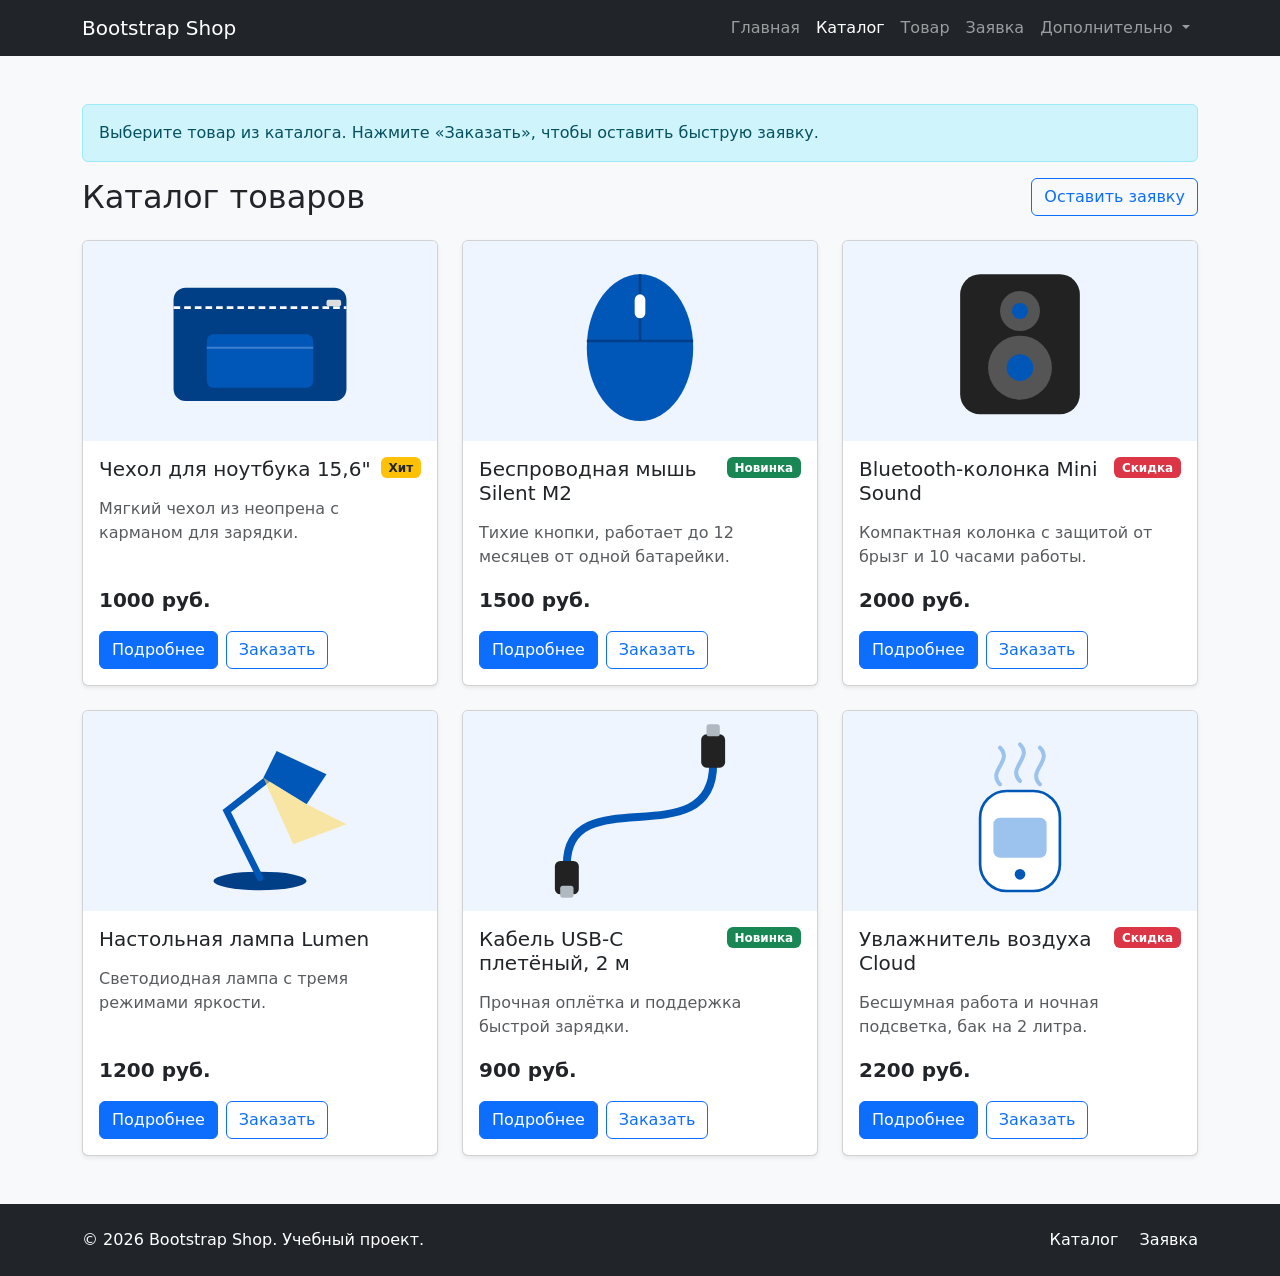
==== catalog.html @ f436686a "feat: add Bootstrap components pages" ====
<!DOCTYPE html>
<html lang="ru">
<head>
  <meta charset="UTF-8">
  <meta name="viewport" content="width=device-width, initial-scale=1.0">
  <title>Каталог — Bootstrap Shop</title>
  <!-- Bootstrap CSS через CDN -->
  <link
    href="https://cdn.jsdelivr.net/npm/bootstrap@5.3.8/dist/css/bootstrap.min.css"
    rel="stylesheet"
    integrity="sha384-sRIl4kxILFvY47J16cr9ZwB07vP4J8+LH7qKQnuqkuIAvNWLzeN8tE5YBujZqJLB"
    crossorigin="anonymous"
  >
  <!-- Свои стили подключаем после Bootstrap -->
  <link rel="stylesheet" href="css/custom.css">
</head>
<body class="bg-light">
  <!-- Навигация -->
  <nav class="navbar navbar-expand-lg navbar-dark bg-dark">
    <div class="container">
      <a class="navbar-brand" href="index.html">Bootstrap Shop</a>
      <button
        class="navbar-toggler"
        type="button"
        data-bs-toggle="collapse"
        data-bs-target="#mainNavbar"
        aria-controls="mainNavbar"
        aria-expanded="false"
        aria-label="Переключить навигацию"
      >
        <span class="navbar-toggler-icon"></span>
      </button>
      <div class="collapse navbar-collapse" id="mainNavbar">
        <ul class="navbar-nav ms-auto">
          <li class="nav-item">
            <a class="nav-link" href="index.html">Главная</a>
          </li>
          <li class="nav-item">
            <a class="nav-link active" aria-current="page" href="catalog.html">Каталог</a>
          </li>
          <li class="nav-item">
            <a class="nav-link" href="product.html">Товар</a>
          </li>
          <li class="nav-item">
            <a class="nav-link" href="order.html">Заявка</a>
          </li>
          <li class="nav-item dropdown">
            <a
              class="nav-link dropdown-toggle"
              href="#"
              role="button"
              data-bs-toggle="dropdown"
              aria-expanded="false"
            >
              Дополнительно
            </a>
            <ul class="dropdown-menu dropdown-menu-end">
              <li><a class="dropdown-item" href="catalog.html">Все товары</a></li>
              <li><a class="dropdown-item" href="order.html">Оформить заявку</a></li>
              <li><a class="dropdown-item" href="index.html#popular">Популярное</a></li>
            </ul>
          </li>
        </ul>
      </div>
    </div>
  </nav>

  <main class="container my-5">
    <!-- Информационное сообщение -->
    <div class="alert alert-info" role="alert">
      Выберите товар из каталога. Нажмите «Заказать», чтобы оставить быструю заявку.
    </div>

    <div class="d-flex flex-wrap gap-2 justify-content-between align-items-center mb-4">
      <h1 class="h2 mb-0">Каталог товаров</h1>
      <a class="btn btn-outline-primary" href="order.html">Оставить заявку</a>
    </div>

    <!-- Сетка карточек: 1, 2 или 3 в ряд -->
    <div class="row g-4">
      <div class="col-12 col-md-6 col-lg-4">
        <div class="card h-100 shadow-sm">
          <img src="images/laptop-sleeve.svg" class="card-img-top" alt="Чехол для ноутбука" width="400" height="300">
          <div class="card-body d-flex flex-column">
            <div class="d-flex justify-content-between align-items-start gap-2 mb-3">
              <h2 class="card-title h5 mb-0">Чехол для ноутбука 15,6"</h2>
              <span class="badge bg-warning text-dark">Хит</span>
            </div>
            <p class="card-text text-muted">
              Мягкий чехол из неопрена с карманом для зарядки.
            </p>
            <p class="fw-bold fs-5 mt-auto">1000 руб.</p>
            <div class="d-flex gap-2">
              <a class="btn btn-primary" href="product.html">Подробнее</a>
              <button
                class="btn btn-outline-primary"
                type="button"
                data-bs-toggle="modal"
                data-bs-target="#orderModal"
              >
                Заказать
              </button>
            </div>
          </div>
        </div>
      </div>

      <div class="col-12 col-md-6 col-lg-4">
        <div class="card h-100 shadow-sm">
          <img src="images/mouse.svg" class="card-img-top" alt="Беспроводная мышь" width="400" height="300">
          <div class="card-body d-flex flex-column">
            <div class="d-flex justify-content-between align-items-start gap-2 mb-3">
              <h2 class="card-title h5 mb-0">Беспроводная мышь Silent M2</h2>
              <span class="badge bg-success">Новинка</span>
            </div>
            <p class="card-text text-muted">
              Тихие кнопки, работает до 12 месяцев от одной батарейки.
            </p>
            <p class="fw-bold fs-5 mt-auto">1500 руб.</p>
            <div class="d-flex gap-2">
              <a class="btn btn-primary" href="product.html">Подробнее</a>
              <button
                class="btn btn-outline-primary"
                type="button"
                data-bs-toggle="modal"
                data-bs-target="#orderModal"
              >
                Заказать
              </button>
            </div>
          </div>
        </div>
      </div>

      <div class="col-12 col-md-6 col-lg-4">
        <div class="card h-100 shadow-sm">
          <img src="images/speaker.svg" class="card-img-top" alt="Bluetooth-колонка" width="400" height="300">
          <div class="card-body d-flex flex-column">
            <div class="d-flex justify-content-between align-items-start gap-2 mb-3">
              <h2 class="card-title h5 mb-0">Bluetooth-колонка Mini Sound</h2>
              <span class="badge bg-danger">Скидка</span>
            </div>
            <p class="card-text text-muted">
              Компактная колонка с защитой от брызг и 10 часами работы.
            </p>
            <p class="fw-bold fs-5 mt-auto">2000 руб.</p>
            <div class="d-flex gap-2">
              <a class="btn btn-primary" href="product.html">Подробнее</a>
              <button
                class="btn btn-outline-primary"
                type="button"
                data-bs-toggle="modal"
                data-bs-target="#orderModal"
              >
                Заказать
              </button>
            </div>
          </div>
        </div>
      </div>

      <div class="col-12 col-md-6 col-lg-4">
        <div class="card h-100 shadow-sm">
          <img src="images/lamp.svg" class="card-img-top" alt="Настольная лампа" width="400" height="300">
          <div class="card-body d-flex flex-column">
            <div class="d-flex justify-content-between align-items-start gap-2 mb-3">
              <h2 class="card-title h5 mb-0">Настольная лампа Lumen</h2>
            </div>
            <p class="card-text text-muted">
              Светодиодная лампа с тремя режимами яркости.
            </p>
            <p class="fw-bold fs-5 mt-auto">1200 руб.</p>
            <div class="d-flex gap-2">
              <a class="btn btn-primary" href="product.html">Подробнее</a>
              <button
                class="btn btn-outline-primary"
                type="button"
                data-bs-toggle="modal"
                data-bs-target="#orderModal"
              >
                Заказать
              </button>
            </div>
          </div>
        </div>
      </div>

      <div class="col-12 col-md-6 col-lg-4">
        <div class="card h-100 shadow-sm">
          <img src="images/cable.svg" class="card-img-top" alt="Кабель USB-C" width="400" height="300">
          <div class="card-body d-flex flex-column">
            <div class="d-flex justify-content-between align-items-start gap-2 mb-3">
              <h2 class="card-title h5 mb-0">Кабель USB-C плетёный, 2 м</h2>
              <span class="badge bg-success">Новинка</span>
            </div>
            <p class="card-text text-muted">
              Прочная оплётка и поддержка быстрой зарядки.
            </p>
            <p class="fw-bold fs-5 mt-auto">900 руб.</p>
            <div class="d-flex gap-2">
              <a class="btn btn-primary" href="product.html">Подробнее</a>
              <button
                class="btn btn-outline-primary"
                type="button"
                data-bs-toggle="modal"
                data-bs-target="#orderModal"
              >
                Заказать
              </button>
            </div>
          </div>
        </div>
      </div>

      <div class="col-12 col-md-6 col-lg-4">
        <div class="card h-100 shadow-sm">
          <img src="images/humidifier.svg" class="card-img-top" alt="Увлажнитель воздуха" width="400" height="300">
          <div class="card-body d-flex flex-column">
            <div class="d-flex justify-content-between align-items-start gap-2 mb-3">
              <h2 class="card-title h5 mb-0">Увлажнитель воздуха Cloud</h2>
              <span class="badge bg-danger">Скидка</span>
            </div>
            <p class="card-text text-muted">
              Бесшумная работа и ночная подсветка, бак на 2 литра.
            </p>
            <p class="fw-bold fs-5 mt-auto">2200 руб.</p>
            <div class="d-flex gap-2">
              <a class="btn btn-primary" href="product.html">Подробнее</a>
              <button
                class="btn btn-outline-primary"
                type="button"
                data-bs-toggle="modal"
                data-bs-target="#orderModal"
              >
                Заказать
              </button>
            </div>
          </div>
        </div>
      </div>
    </div>
  </main>

  <!-- Подвал -->
  <footer class="bg-dark text-white py-4 mt-5">
    <div class="container">
      <div class="row align-items-center g-3">
        <div class="col-12 col-md-6">
          <p class="mb-0">&copy; 2026 Bootstrap Shop. Учебный проект.</p>
        </div>
        <div class="col-12 col-md-6 text-md-end">
          <a class="text-white text-decoration-none me-3" href="catalog.html">Каталог</a>
          <a class="text-white text-decoration-none" href="order.html">Заявка</a>
        </div>
      </div>
    </div>
  </footer>

  <!-- Модальное окно быстрой заявки -->
  <div
    class="modal fade"
    id="orderModal"
    tabindex="-1"
    aria-labelledby="orderModalLabel"
    aria-hidden="true"
  >
    <div class="modal-dialog">
      <div class="modal-content">
        <div class="modal-header">
          <h2 class="modal-title h5" id="orderModalLabel">Быстрая заявка</h2>
          <button type="button" class="btn-close" data-bs-dismiss="modal" aria-label="Закрыть"></button>
        </div>
        <div class="modal-body">
          <p class="text-muted">
            Оставьте контактные данные, и менеджер свяжется с вами.
          </p>
          <form>
            <div class="mb-3">
              <label for="modal-name" class="form-label">Имя</label>
              <input id="modal-name" name="name" type="text" class="form-control" required>
            </div>
            <div class="mb-3">
              <label for="modal-phone" class="form-label">Телефон</label>
              <input id="modal-phone" name="phone" type="tel" class="form-control" required>
            </div>
            <div class="form-check mb-3">
              <input id="modal-agree" name="agree" class="form-check-input" type="checkbox" required>
              <label class="form-check-label" for="modal-agree">
                Согласен на обработку данных
              </label>
            </div>
          </form>
        </div>
        <div class="modal-footer">
          <button type="button" class="btn btn-secondary" data-bs-dismiss="modal">Закрыть</button>
          <button type="button" class="btn btn-primary">Отправить</button>
        </div>
      </div>
    </div>
  </div>

  <!-- Bootstrap JS: нужен для меню, dropdown и модального окна -->
  <script
    src="https://cdn.jsdelivr.net/npm/bootstrap@5.3.8/dist/js/bootstrap.bundle.min.js"
    integrity="sha384-FKyoEForCGlyvwx9Hj09JcYn3nv7wiPVlz7YYwJrWVcXK/BmnVDxM+D2scQbITxI"
    crossorigin="anonymous"
  ></script>
</body>
</html>
---- css/custom.css ----
/* Свои стили: только небольшие правки поверх Bootstrap */

/* Страница не короче экрана */
body {
  min-height: 100vh;
}

/* Высота временного блока вместо картинки */
.placeholder-box {
  min-height: 240px;
}

/* Картинка в карточке товара: одинаковая высота, рисунок целиком */
.card-img-top {
  height: 200px;
  object-fit: contain;
  background-color: #eef5ff;
}
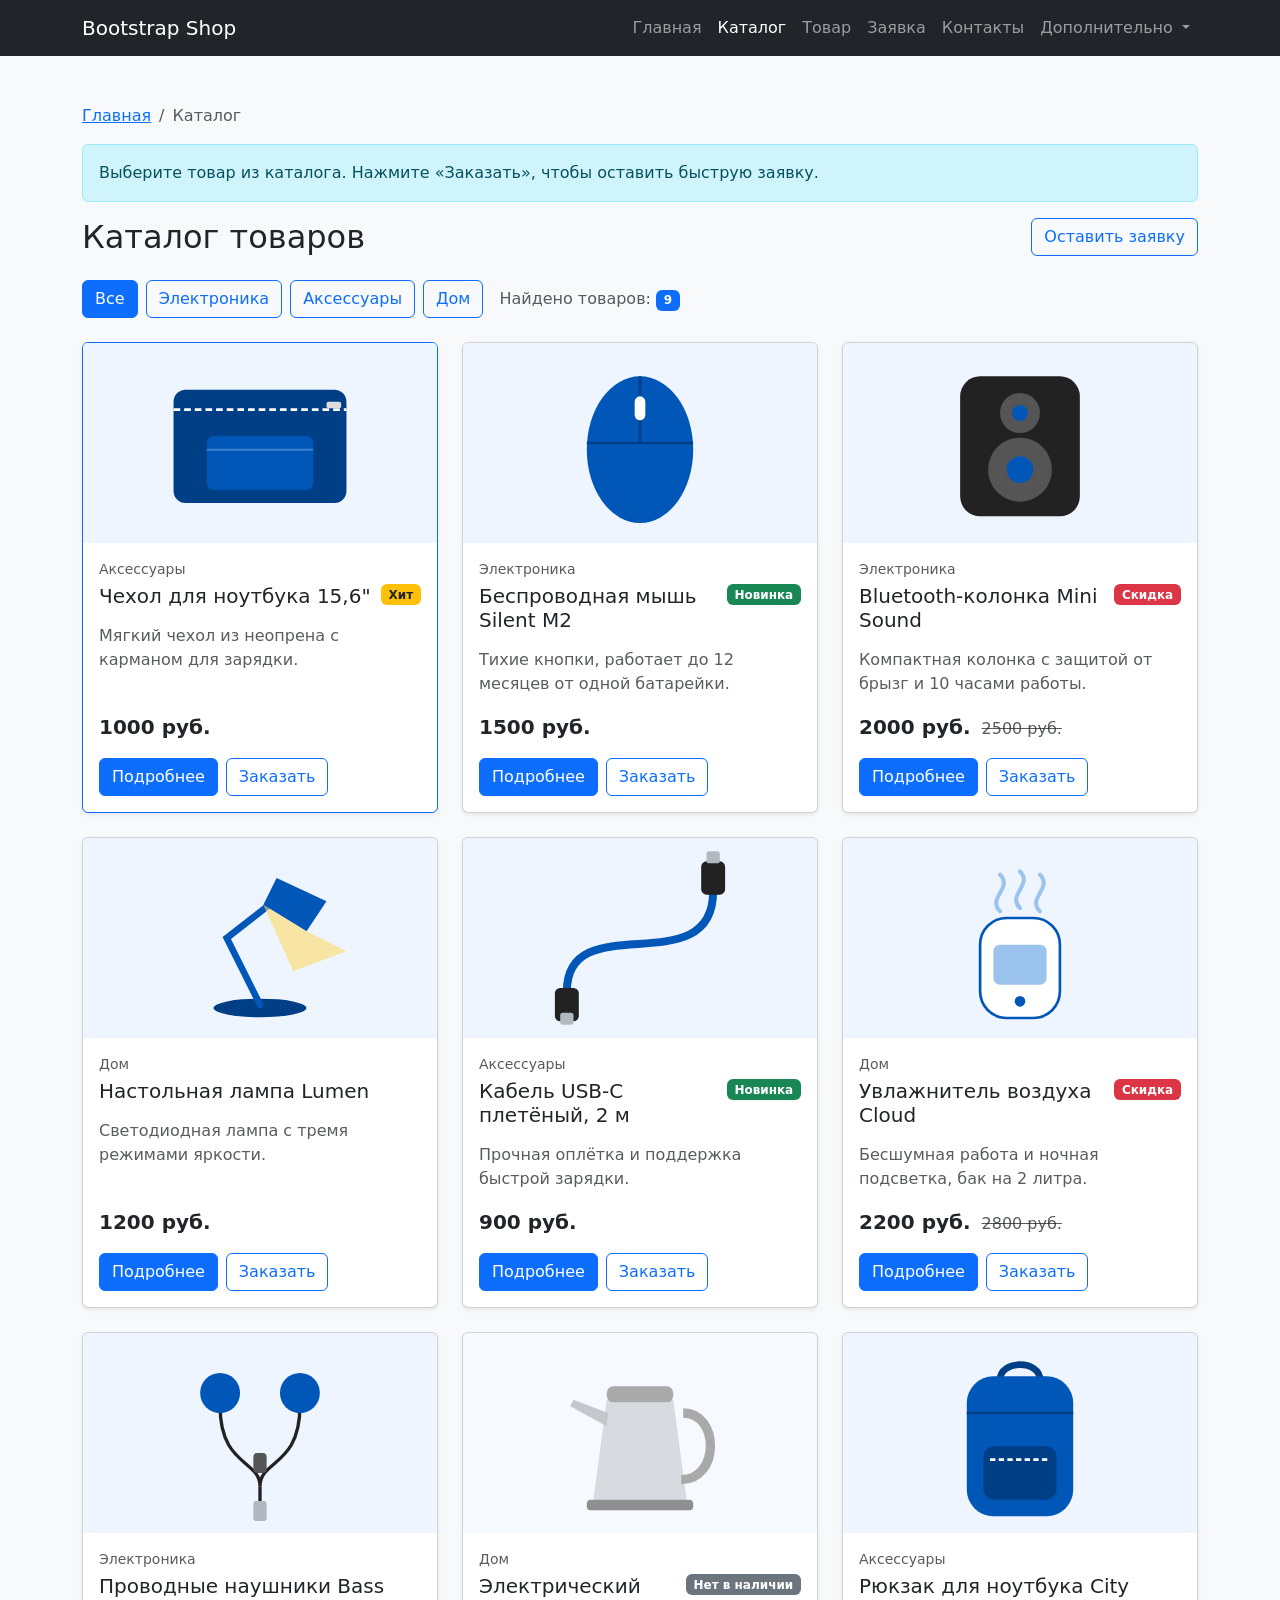
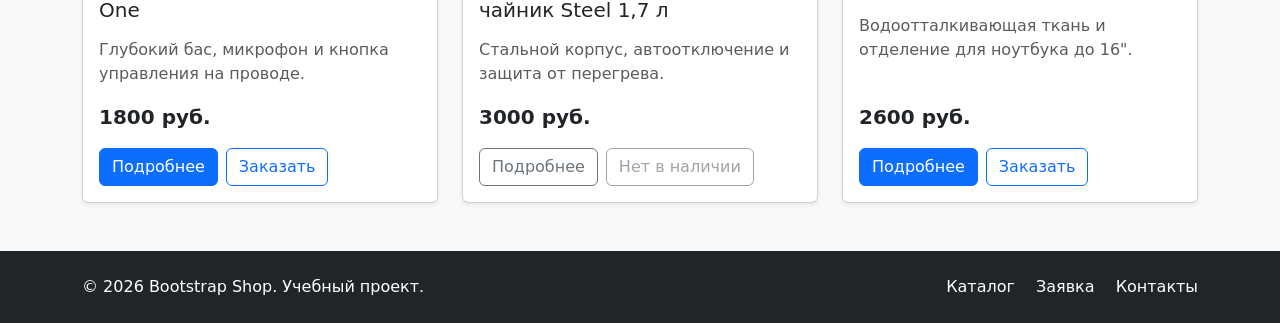
==== commit 1eed2d68: "feat: add local Bootstrap and extra components" ====
--- a/catalog.html
+++ b/catalog.html
@@ -4,13 +4,9 @@
   <meta charset="UTF-8">
   <meta name="viewport" content="width=device-width, initial-scale=1.0">
   <title>Каталог — Bootstrap Shop</title>
-  <!-- Bootstrap CSS через CDN -->
-  <link
-    href="https://cdn.jsdelivr.net/npm/bootstrap@5.3.8/dist/css/bootstrap.min.css"
-    rel="stylesheet"
-    integrity="sha384-sRIl4kxILFvY47J16cr9ZwB07vP4J8+LH7qKQnuqkuIAvNWLzeN8tE5YBujZqJLB"
-    crossorigin="anonymous"
-  >
+  <link rel="icon" href="images/favicon.svg" type="image/svg+xml">
+  <!-- Bootstrap подключён локально из папки vendor -->
+  <link rel="stylesheet" href="vendor/bootstrap/css/bootstrap.min.css">
   <!-- Свои стили подключаем после Bootstrap -->
   <link rel="stylesheet" href="css/custom.css">
 </head>
@@ -44,6 +40,9 @@
           <li class="nav-item">
             <a class="nav-link" href="order.html">Заявка</a>
           </li>
+          <li class="nav-item">
+            <a class="nav-link" href="contacts.html">Контакты</a>
+          </li>
           <li class="nav-item dropdown">
             <a
               class="nav-link dropdown-toggle"
@@ -66,6 +65,14 @@
   </nav>
 
   <main class="container my-5">
+    <!-- Хлебные крошки -->
+    <nav aria-label="breadcrumb">
+      <ol class="breadcrumb">
+        <li class="breadcrumb-item"><a href="index.html">Главная</a></li>
+        <li class="breadcrumb-item active" aria-current="page">Каталог</li>
+      </ol>
+    </nav>
+
     <!-- Информационное сообщение -->
     <div class="alert alert-info" role="alert">
       Выберите товар из каталога. Нажмите «Заказать», чтобы оставить быструю заявку.
@@ -76,19 +83,38 @@
       <a class="btn btn-outline-primary" href="order.html">Оставить заявку</a>
     </div>
 
+    <!-- Фильтр по категориям: радиокнопки в виде кнопок (btn-check) -->
+    <div class="d-flex flex-wrap align-items-center gap-3 mb-4">
+      <div class="d-flex flex-wrap gap-2" role="group" aria-label="Фильтр по категориям">
+        <input type="radio" class="btn-check" name="category" id="category-all" value="all" checked>
+        <label class="btn btn-outline-primary" for="category-all">Все</label>
+
+        <input type="radio" class="btn-check" name="category" id="category-electronics" value="electronics">
+        <label class="btn btn-outline-primary" for="category-electronics">Электроника</label>
+
+        <input type="radio" class="btn-check" name="category" id="category-accessories" value="accessories">
+        <label class="btn btn-outline-primary" for="category-accessories">Аксессуары</label>
+
+        <input type="radio" class="btn-check" name="category" id="category-home" value="home">
+        <label class="btn btn-outline-primary" for="category-home">Дом</label>
+      </div>
+      <p class="mb-0 text-muted" aria-live="polite">
+        Найдено товаров: <span class="badge bg-primary" id="products-count">9</span>
+      </p>
+    </div>
+
     <!-- Сетка карточек: 1, 2 или 3 в ряд -->
     <div class="row g-4">
-      <div class="col-12 col-md-6 col-lg-4">
-        <div class="card h-100 shadow-sm">
+      <div class="col-12 col-md-6 col-lg-4" data-category="accessories">
+        <div class="card product-card h-100 shadow-sm border-primary">
           <img src="images/laptop-sleeve.svg" class="card-img-top" alt="Чехол для ноутбука" width="400" height="300">
           <div class="card-body d-flex flex-column">
+            <p class="small text-muted mb-1">Аксессуары</p>
             <div class="d-flex justify-content-between align-items-start gap-2 mb-3">
               <h2 class="card-title h5 mb-0">Чехол для ноутбука 15,6"</h2>
               <span class="badge bg-warning text-dark">Хит</span>
             </div>
-            <p class="card-text text-muted">
-              Мягкий чехол из неопрена с карманом для зарядки.
-            </p>
+            <p class="card-text text-muted">Мягкий чехол из неопрена с карманом для зарядки.</p>
             <p class="fw-bold fs-5 mt-auto">1000 руб.</p>
             <div class="d-flex gap-2">
               <a class="btn btn-primary" href="product.html">Подробнее</a>
@@ -97,25 +123,25 @@
                 type="button"
                 data-bs-toggle="modal"
                 data-bs-target="#orderModal"
-              >
-                Заказать
-              </button>
-            </div>
-          </div>
-        </div>
-      </div>
-
-      <div class="col-12 col-md-6 col-lg-4">
-        <div class="card h-100 shadow-sm">
+                data-product="Чехол для ноутбука 15,6&quot;"
+              >
+                Заказать
+              </button>
+            </div>
+          </div>
+        </div>
+      </div>
+
+      <div class="col-12 col-md-6 col-lg-4" data-category="electronics">
+        <div class="card product-card h-100 shadow-sm">
           <img src="images/mouse.svg" class="card-img-top" alt="Беспроводная мышь" width="400" height="300">
           <div class="card-body d-flex flex-column">
+            <p class="small text-muted mb-1">Электроника</p>
             <div class="d-flex justify-content-between align-items-start gap-2 mb-3">
               <h2 class="card-title h5 mb-0">Беспроводная мышь Silent M2</h2>
               <span class="badge bg-success">Новинка</span>
             </div>
-            <p class="card-text text-muted">
-              Тихие кнопки, работает до 12 месяцев от одной батарейки.
-            </p>
+            <p class="card-text text-muted">Тихие кнопки, работает до 12 месяцев от одной батарейки.</p>
             <p class="fw-bold fs-5 mt-auto">1500 руб.</p>
             <div class="d-flex gap-2">
               <a class="btn btn-primary" href="product.html">Подробнее</a>
@@ -124,51 +150,54 @@
                 type="button"
                 data-bs-toggle="modal"
                 data-bs-target="#orderModal"
-              >
-                Заказать
-              </button>
-            </div>
-          </div>
-        </div>
-      </div>
-
-      <div class="col-12 col-md-6 col-lg-4">
-        <div class="card h-100 shadow-sm">
+                data-product="Беспроводная мышь Silent M2"
+              >
+                Заказать
+              </button>
+            </div>
+          </div>
+        </div>
+      </div>
+
+      <div class="col-12 col-md-6 col-lg-4" data-category="electronics">
+        <div class="card product-card h-100 shadow-sm">
           <img src="images/speaker.svg" class="card-img-top" alt="Bluetooth-колонка" width="400" height="300">
           <div class="card-body d-flex flex-column">
+            <p class="small text-muted mb-1">Электроника</p>
             <div class="d-flex justify-content-between align-items-start gap-2 mb-3">
               <h2 class="card-title h5 mb-0">Bluetooth-колонка Mini Sound</h2>
               <span class="badge bg-danger">Скидка</span>
             </div>
-            <p class="card-text text-muted">
-              Компактная колонка с защитой от брызг и 10 часами работы.
+            <p class="card-text text-muted">Компактная колонка с защитой от брызг и 10 часами работы.</p>
+            <p class="fw-bold fs-5 mt-auto">
+              2000 руб.
+              <del class="fs-6 fw-normal text-muted ms-1">2500 руб.</del>
             </p>
-            <p class="fw-bold fs-5 mt-auto">2000 руб.</p>
-            <div class="d-flex gap-2">
-              <a class="btn btn-primary" href="product.html">Подробнее</a>
-              <button
-                class="btn btn-outline-primary"
-                type="button"
-                data-bs-toggle="modal"
-                data-bs-target="#orderModal"
-              >
-                Заказать
-              </button>
-            </div>
-          </div>
-        </div>
-      </div>
-
-      <div class="col-12 col-md-6 col-lg-4">
-        <div class="card h-100 shadow-sm">
+            <div class="d-flex gap-2">
+              <a class="btn btn-primary" href="product.html">Подробнее</a>
+              <button
+                class="btn btn-outline-primary"
+                type="button"
+                data-bs-toggle="modal"
+                data-bs-target="#orderModal"
+                data-product="Bluetooth-колонка Mini Sound"
+              >
+                Заказать
+              </button>
+            </div>
+          </div>
+        </div>
+      </div>
+
+      <div class="col-12 col-md-6 col-lg-4" data-category="home">
+        <div class="card product-card h-100 shadow-sm">
           <img src="images/lamp.svg" class="card-img-top" alt="Настольная лампа" width="400" height="300">
           <div class="card-body d-flex flex-column">
+            <p class="small text-muted mb-1">Дом</p>
             <div class="d-flex justify-content-between align-items-start gap-2 mb-3">
               <h2 class="card-title h5 mb-0">Настольная лампа Lumen</h2>
             </div>
-            <p class="card-text text-muted">
-              Светодиодная лампа с тремя режимами яркости.
-            </p>
+            <p class="card-text text-muted">Светодиодная лампа с тремя режимами яркости.</p>
             <p class="fw-bold fs-5 mt-auto">1200 руб.</p>
             <div class="d-flex gap-2">
               <a class="btn btn-primary" href="product.html">Подробнее</a>
@@ -177,25 +206,25 @@
                 type="button"
                 data-bs-toggle="modal"
                 data-bs-target="#orderModal"
-              >
-                Заказать
-              </button>
-            </div>
-          </div>
-        </div>
-      </div>
-
-      <div class="col-12 col-md-6 col-lg-4">
-        <div class="card h-100 shadow-sm">
+                data-product="Настольная лампа Lumen"
+              >
+                Заказать
+              </button>
+            </div>
+          </div>
+        </div>
+      </div>
+
+      <div class="col-12 col-md-6 col-lg-4" data-category="accessories">
+        <div class="card product-card h-100 shadow-sm">
           <img src="images/cable.svg" class="card-img-top" alt="Кабель USB-C" width="400" height="300">
           <div class="card-body d-flex flex-column">
+            <p class="small text-muted mb-1">Аксессуары</p>
             <div class="d-flex justify-content-between align-items-start gap-2 mb-3">
               <h2 class="card-title h5 mb-0">Кабель USB-C плетёный, 2 м</h2>
               <span class="badge bg-success">Новинка</span>
             </div>
-            <p class="card-text text-muted">
-              Прочная оплётка и поддержка быстрой зарядки.
-            </p>
+            <p class="card-text text-muted">Прочная оплётка и поддержка быстрой зарядки.</p>
             <p class="fw-bold fs-5 mt-auto">900 руб.</p>
             <div class="d-flex gap-2">
               <a class="btn btn-primary" href="product.html">Подробнее</a>
@@ -204,33 +233,108 @@
                 type="button"
                 data-bs-toggle="modal"
                 data-bs-target="#orderModal"
-              >
-                Заказать
-              </button>
-            </div>
-          </div>
-        </div>
-      </div>
-
-      <div class="col-12 col-md-6 col-lg-4">
-        <div class="card h-100 shadow-sm">
+                data-product="Кабель USB-C плетёный, 2 м"
+              >
+                Заказать
+              </button>
+            </div>
+          </div>
+        </div>
+      </div>
+
+      <div class="col-12 col-md-6 col-lg-4" data-category="home">
+        <div class="card product-card h-100 shadow-sm">
           <img src="images/humidifier.svg" class="card-img-top" alt="Увлажнитель воздуха" width="400" height="300">
           <div class="card-body d-flex flex-column">
+            <p class="small text-muted mb-1">Дом</p>
             <div class="d-flex justify-content-between align-items-start gap-2 mb-3">
               <h2 class="card-title h5 mb-0">Увлажнитель воздуха Cloud</h2>
               <span class="badge bg-danger">Скидка</span>
             </div>
-            <p class="card-text text-muted">
-              Бесшумная работа и ночная подсветка, бак на 2 литра.
+            <p class="card-text text-muted">Бесшумная работа и ночная подсветка, бак на 2 литра.</p>
+            <p class="fw-bold fs-5 mt-auto">
+              2200 руб.
+              <del class="fs-6 fw-normal text-muted ms-1">2800 руб.</del>
             </p>
-            <p class="fw-bold fs-5 mt-auto">2200 руб.</p>
-            <div class="d-flex gap-2">
-              <a class="btn btn-primary" href="product.html">Подробнее</a>
-              <button
-                class="btn btn-outline-primary"
-                type="button"
-                data-bs-toggle="modal"
-                data-bs-target="#orderModal"
+            <div class="d-flex gap-2">
+              <a class="btn btn-primary" href="product.html">Подробнее</a>
+              <button
+                class="btn btn-outline-primary"
+                type="button"
+                data-bs-toggle="modal"
+                data-bs-target="#orderModal"
+                data-product="Увлажнитель воздуха Cloud"
+              >
+                Заказать
+              </button>
+            </div>
+          </div>
+        </div>
+      </div>
+
+      <div class="col-12 col-md-6 col-lg-4" data-category="electronics">
+        <div class="card product-card h-100 shadow-sm">
+          <img src="images/earphones.svg" class="card-img-top" alt="Проводные наушники" width="400" height="300">
+          <div class="card-body d-flex flex-column">
+            <p class="small text-muted mb-1">Электроника</p>
+            <div class="d-flex justify-content-between align-items-start gap-2 mb-3">
+              <h2 class="card-title h5 mb-0">Проводные наушники Bass One</h2>
+            </div>
+            <p class="card-text text-muted">Глубокий бас, микрофон и кнопка управления на проводе.</p>
+            <p class="fw-bold fs-5 mt-auto">1800 руб.</p>
+            <div class="d-flex gap-2">
+              <a class="btn btn-primary" href="product.html">Подробнее</a>
+              <button
+                class="btn btn-outline-primary"
+                type="button"
+                data-bs-toggle="modal"
+                data-bs-target="#orderModal"
+                data-product="Проводные наушники Bass One"
+              >
+                Заказать
+              </button>
+            </div>
+          </div>
+        </div>
+      </div>
+
+      <div class="col-12 col-md-6 col-lg-4" data-category="home">
+        <div class="card product-card h-100 shadow-sm">
+          <img src="images/kettle.svg" class="card-img-top opacity-50" alt="Электрический чайник" width="400" height="300">
+          <div class="card-body d-flex flex-column">
+            <p class="small text-muted mb-1">Дом</p>
+            <div class="d-flex justify-content-between align-items-start gap-2 mb-3">
+              <h2 class="card-title h5 mb-0">Электрический чайник Steel 1,7 л</h2>
+              <span class="badge bg-secondary">Нет в наличии</span>
+            </div>
+            <p class="card-text text-muted">Стальной корпус, автоотключение и защита от перегрева.</p>
+            <p class="fw-bold fs-5 mt-auto">3000 руб.</p>
+            <div class="d-flex gap-2">
+              <a class="btn btn-outline-secondary" href="product.html">Подробнее</a>
+              <button class="btn btn-outline-secondary" type="button" disabled>Нет в наличии</button>
+            </div>
+          </div>
+        </div>
+      </div>
+
+      <div class="col-12 col-md-6 col-lg-4" data-category="accessories">
+        <div class="card product-card h-100 shadow-sm">
+          <img src="images/backpack.svg" class="card-img-top" alt="Рюкзак для ноутбука" width="400" height="300">
+          <div class="card-body d-flex flex-column">
+            <p class="small text-muted mb-1">Аксессуары</p>
+            <div class="d-flex justify-content-between align-items-start gap-2 mb-3">
+              <h2 class="card-title h5 mb-0">Рюкзак для ноутбука City</h2>
+            </div>
+            <p class="card-text text-muted">Водоотталкивающая ткань и отделение для ноутбука до 16".</p>
+            <p class="fw-bold fs-5 mt-auto">2600 руб.</p>
+            <div class="d-flex gap-2">
+              <a class="btn btn-primary" href="product.html">Подробнее</a>
+              <button
+                class="btn btn-outline-primary"
+                type="button"
+                data-bs-toggle="modal"
+                data-bs-target="#orderModal"
+                data-product="Рюкзак для ноутбука City"
               >
                 Заказать
               </button>
@@ -250,7 +354,8 @@
         </div>
         <div class="col-12 col-md-6 text-md-end">
           <a class="text-white text-decoration-none me-3" href="catalog.html">Каталог</a>
-          <a class="text-white text-decoration-none" href="order.html">Заявка</a>
+          <a class="text-white text-decoration-none me-3" href="order.html">Заявка</a>
+          <a class="text-white text-decoration-none" href="contacts.html">Контакты</a>
         </div>
       </div>
     </div>
@@ -274,36 +379,64 @@
           <p class="text-muted">
             Оставьте контактные данные, и менеджер свяжется с вами.
           </p>
-          <form>
+          <!-- novalidate: ошибки показывает Bootstrap, а не браузер -->
+          <form id="modalForm" class="needs-validation" novalidate>
             <div class="mb-3">
-              <label for="modal-name" class="form-label">Имя</label>
+              <label for="modal-product" class="form-label">Товар</label>
+              <input id="modal-product" name="product" type="text" class="form-control" readonly>
+            </div>
+            <div class="mb-3">
+              <label for="modal-name" class="form-label">Имя *</label>
               <input id="modal-name" name="name" type="text" class="form-control" required>
+              <div class="invalid-feedback">Введите имя.</div>
             </div>
             <div class="mb-3">
-              <label for="modal-phone" class="form-label">Телефон</label>
-              <input id="modal-phone" name="phone" type="tel" class="form-control" required>
+              <label for="modal-phone" class="form-label">Телефон *</label>
+              <div class="input-group has-validation">
+                <span class="input-group-text">+7</span>
+                <input
+                  id="modal-phone"
+                  name="phone"
+                  type="tel"
+                  class="form-control"
+                  placeholder="900 000-00-00"
+                  pattern="[0-9 \-]{10,13}"
+                  required
+                >
+                <div class="invalid-feedback">Введите 10 цифр номера.</div>
+              </div>
             </div>
             <div class="form-check mb-3">
               <input id="modal-agree" name="agree" class="form-check-input" type="checkbox" required>
               <label class="form-check-label" for="modal-agree">
-                Согласен на обработку данных
+                Согласен на обработку данных *
               </label>
+              <div class="invalid-feedback">Нужно согласие на обработку данных.</div>
             </div>
           </form>
         </div>
         <div class="modal-footer">
           <button type="button" class="btn btn-secondary" data-bs-dismiss="modal">Закрыть</button>
-          <button type="button" class="btn btn-primary">Отправить</button>
+          <!-- Кнопка вне формы связана с ней через атрибут form -->
+          <button type="submit" class="btn btn-primary" form="modalForm">Отправить</button>
         </div>
       </div>
     </div>
   </div>
 
-  <!-- Bootstrap JS: нужен для меню, dropdown и модального окна -->
-  <script
-    src="https://cdn.jsdelivr.net/npm/bootstrap@5.3.8/dist/js/bootstrap.bundle.min.js"
-    integrity="sha384-FKyoEForCGlyvwx9Hj09JcYn3nv7wiPVlz7YYwJrWVcXK/BmnVDxM+D2scQbITxI"
-    crossorigin="anonymous"
-  ></script>
+  <!-- Уведомление об отправке: компонент toast -->
+  <div class="toast-container position-fixed bottom-0 end-0 p-3">
+    <div id="successToast" class="toast text-bg-success" role="status" aria-live="polite" aria-atomic="true">
+      <div class="d-flex">
+        <div class="toast-body">Заявка отправлена! Менеджер свяжется с вами.</div>
+        <button type="button" class="btn-close btn-close-white me-2 m-auto" data-bs-dismiss="toast" aria-label="Закрыть"></button>
+      </div>
+    </div>
+  </div>
+
+  <!-- Bootstrap JS подключён локально: меню, dropdown, модальное окно, toast -->
+  <script src="vendor/bootstrap/js/bootstrap.bundle.min.js"></script>
+  <!-- Свой скрипт: фильтр, проверка формы, уведомление -->
+  <script src="js/main.js"></script>
 </body>
 </html>
--- a/css/custom.css
+++ b/css/custom.css
@@ -3,11 +3,6 @@
 /* Страница не короче экрана */
 body {
   min-height: 100vh;
-}
-
-/* Высота временного блока вместо картинки */
-.placeholder-box {
-  min-height: 240px;
 }
 
 /* Картинка в карточке товара: одинаковая высота, рисунок целиком */
@@ -16,3 +11,13 @@
   object-fit: contain;
   background-color: #eef5ff;
 }
+
+/* Карточка товара немного поднимается при наведении */
+.product-card {
+  transition: transform 0.2s, box-shadow 0.2s;
+}
+
+.product-card:hover {
+  transform: translateY(-4px);
+  box-shadow: 0 0.5rem 1rem rgba(0, 0, 0, 0.15) !important;
+}
